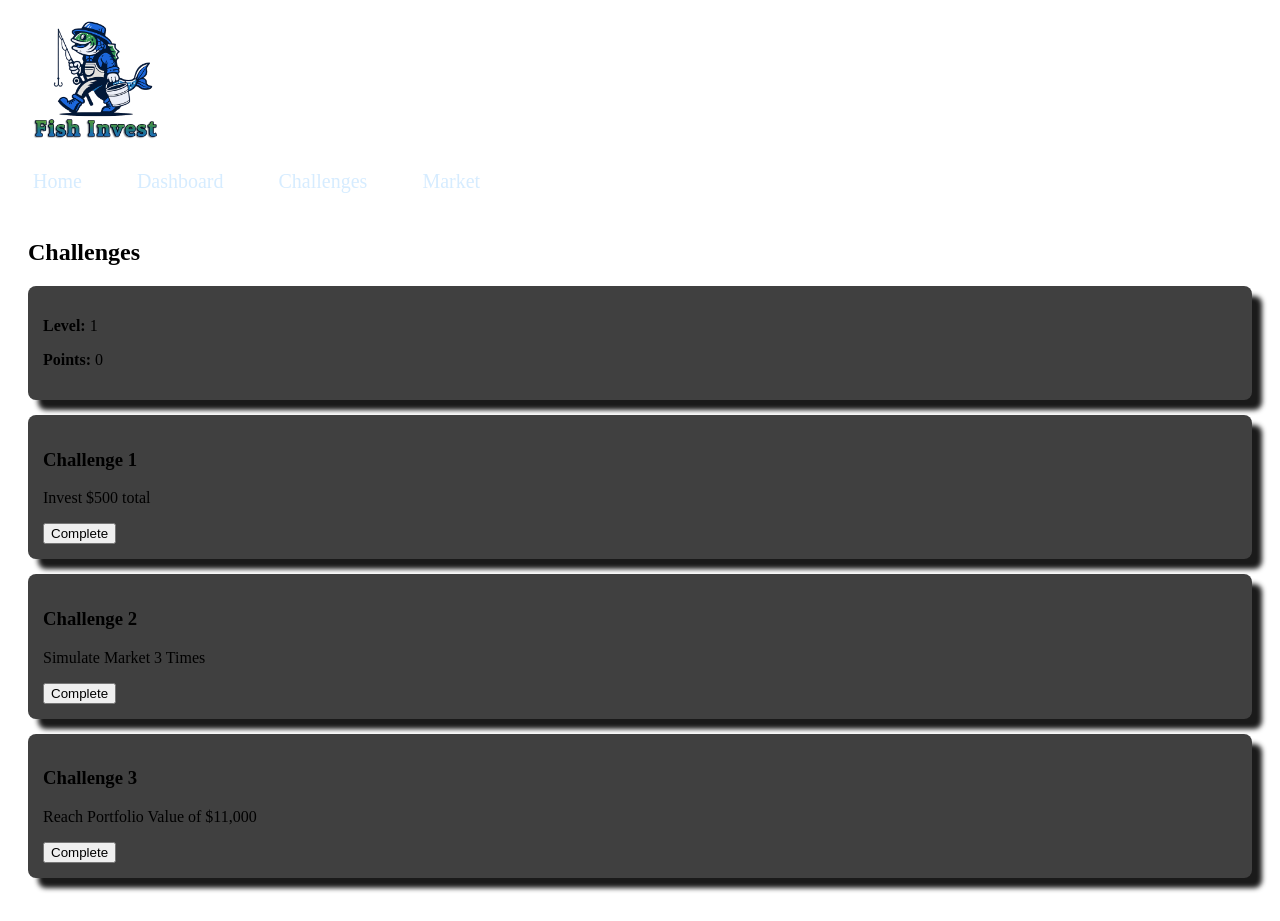
==== challenges.html @ d2cfb92f "Update challenges.html" ====
<!DOCTYPE html>
<html lang="en">
<head>
  <meta charset="UTF-8">
  <title>Fish Invest</title>
  <link rel="stylesheet" href="style.css">
</head>

<body>

   <nav>
        <h1 class="logo">
            <a href="index.html">
                 <img src="images/fishInvestLogo.png" alt="Fish Invest Logo">
            </a>
        </h1>
        <div class = "nav-links">
            <a href="index.html" class="nav-main">Home</a>
            <a href="dashboard.html" class="nav-main">Dashboard</a>
            <a href="challenges.html" class="nav-main">Challenges</a>
            <a href="market.html" class="nav-main">Market</a>
        </div>
    </nav>
  <main class="container">

    <h2>Challenges</h2>

    <div class="card">
        <p><strong>Level:</strong> <span id="level">1</span></p>
        <p><strong>Points:</strong> <span id="points">0</span></p>
    </div>

    <div class="card">
        <h3>Challenge 1</h3>
        <p>Invest $500 total</p>
        <button onclick="completeChallenge(1)">Complete</button>
    </div>

    <div class="card">
        <h3>Challenge 2</h3>
        <p>Simulate Market 3 Times</p>
        <button onclick="completeChallenge(2)">Complete</button>
    </div>

    <div class="card">
        <h3>Challenge 3</h3>
        <p>Reach Portfolio Value of $11,000</p>
        <button onclick="completeChallenge(3)">Complete</button>
    </div>

</main>

<script src="script.js"></script>
</body>
</html>
---- style.css ----
//body
body { 
    font-family: system-ui, "Segoe UI", Roboto, Helvetica, Arial, sans-serif, "Apple Color Emoji", "Segoe UI Emoji", "Segoe UI Symbol";
    color: #d9d9d9;
    margin: 0;
    font-weight: bold;
    background-color: #262626 !important;
}

//headers
.header {
   font-size: 24px;
   font-weight: bold;   
}
   
//nav
nav { 
    background-color: #404040;
    color: #d9d9d9;
    padding: 15px;
    align-items: center;
    box-shadow: 10px #1a1a1a;
    display: flex;
    justify-content: space-between;
    justify-content: center;
}

nav a {
    font-size: 20px;
    color: #d9d9d9;
    margin-left: 15px;
    text-decoration: none;
}

.nav-links {
    display: flex;
    align-items: center;
    gap: 20px;              
}

.nav-links a {
    color: #d6ecff;
    text-decoration: none;
    font-weight: 500;
    padding: 6px 10px;
    border-radius: 6px;
    transition: background 0.2s ease;
}

.nav-links a:hover {
    background-color: rgba(255, 255, 255, 0.1);
    color: white;
}

.logo {
    margin: 0;
}

.logo img {
    height: 150px;  
    width: 150px;
}

.logo img:hover {
    transform: scale(1.05);
}

//dashboard
.dashboard-grid {
    display: grid;
    grid-template-columns: 1fr 1fr; 
    gap: 20px;
    margin-top: 20px;
}

.market-link {
    padding: 10px 15px;
    margin: 5px;
    border: none;
    background-color: white;
    color: white;
    cursor: pointer;
    border-radius: 5px;
}

.market-link:hover {
    background-color: LightGray;
}

.container {
    padding: 20px;
}

.card {
    background: #404040;
    padding: 15px;
    margin: 15px 0;
    border-radius: 8px;
    box-shadow: 10px 10px 5px #1a1a1a;
}
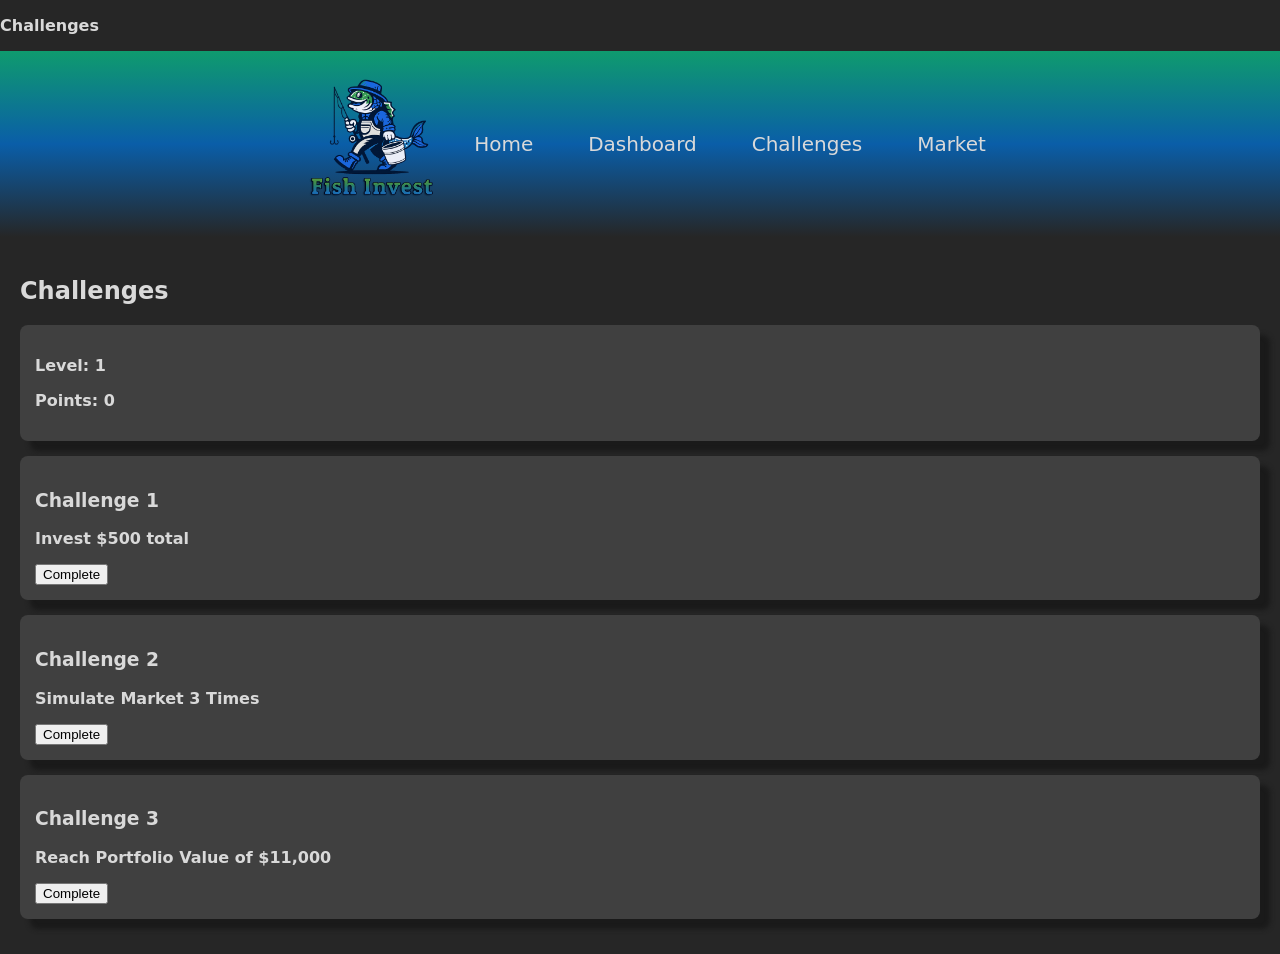
==== commit 91465da8: "Update challenges.html" ====
--- a/challenges.html
+++ b/challenges.html
@@ -7,6 +7,8 @@
 </head>
 
 <body>
+  
+  <p class="page-title">Challenges</p>
 
    <nav>
         <h1 class="logo">
--- a/style.css
+++ b/style.css
@@ -1,4 +1,4 @@
-//body
+/*body*/
 body { 
     font-family: system-ui, "Segoe UI", Roboto, Helvetica, Arial, sans-serif, "Apple Color Emoji", "Segoe UI Emoji", "Segoe UI Symbol";
     color: #d9d9d9;
@@ -7,27 +7,31 @@
     background-color: #262626 !important;
 }
 
-//headers
+/*headers*/
 .header {
    font-size: 24px;
    font-weight: bold;   
 }
    
-//nav
+/*nav*/
 nav { 
-    background-color: #404040;
+    background: linear-gradient(
+        to bottom,
+        #0f9b6e 0%,
+        #0a5ea8 50%,
+        #262626 100%
+    );
     color: #d9d9d9;
     padding: 15px;
     align-items: center;
-    box-shadow: 10px #1a1a1a;
     display: flex;
-    justify-content: space-between;
     justify-content: center;
 }
 
 nav a {
     font-size: 20px;
     color: #d9d9d9;
+    font-weight: bold;
     margin-left: 15px;
     text-decoration: none;
 }
@@ -39,7 +43,7 @@
 }
 
 .nav-links a {
-    color: #d6ecff;
+    color: #d9d9d9;
     text-decoration: none;
     font-weight: 500;
     padding: 6px 10px;
@@ -49,7 +53,7 @@
 
 .nav-links a:hover {
     background-color: rgba(255, 255, 255, 0.1);
-    color: white;
+    color: #d9d9d9;
 }
 
 .logo {
@@ -65,26 +69,12 @@
     transform: scale(1.05);
 }
 
-//dashboard
+/*info cards*/
 .dashboard-grid {
     display: grid;
     grid-template-columns: 1fr 1fr; 
     gap: 20px;
     margin-top: 20px;
-}
-
-.market-link {
-    padding: 10px 15px;
-    margin: 5px;
-    border: none;
-    background-color: white;
-    color: white;
-    cursor: pointer;
-    border-radius: 5px;
-}
-
-.market-link:hover {
-    background-color: LightGray;
 }
 
 .container {
@@ -99,4 +89,38 @@
     box-shadow: 10px 10px 5px #1a1a1a;
 }
 
+/*buttons*/
+.btn {
+    display: inline-block;
+    padding: 10px 18px;
+    background: linear-gradient(to right, #0f9b6e, #0a5ea8);
+    color: #d9d9d9;
+    border: none;
+    border-radius: 6px;
+    font-weight: 600;
+    cursor: pointer;
+    text-decoration: none;
+    transition: all 0.2s ease;
+}
 
+.btn:hover {
+    background-color: rgba(255, 255, 255, 0.1);
+    color: #d9d9d9;
+    box-shadow: 10px 10px 5px #1a1a1a;
+}
+
+/*other*/
+#game-reset-text{
+    color: #8c8c8c;
+    font-size: 14px;
+}
+/* website colors 
+body backgorund = #262626
+nav background = #0f9b6e #0a5ea8 #262626
+card background = #404040
+box shadow = #1a1a1a
+button gradient = #0f9b6e #0a5ea8
+text = #d9d9d9
+hover effect = rgba(255, 255, 255, 0.1)
+Note text = #8c8c8c
+*/
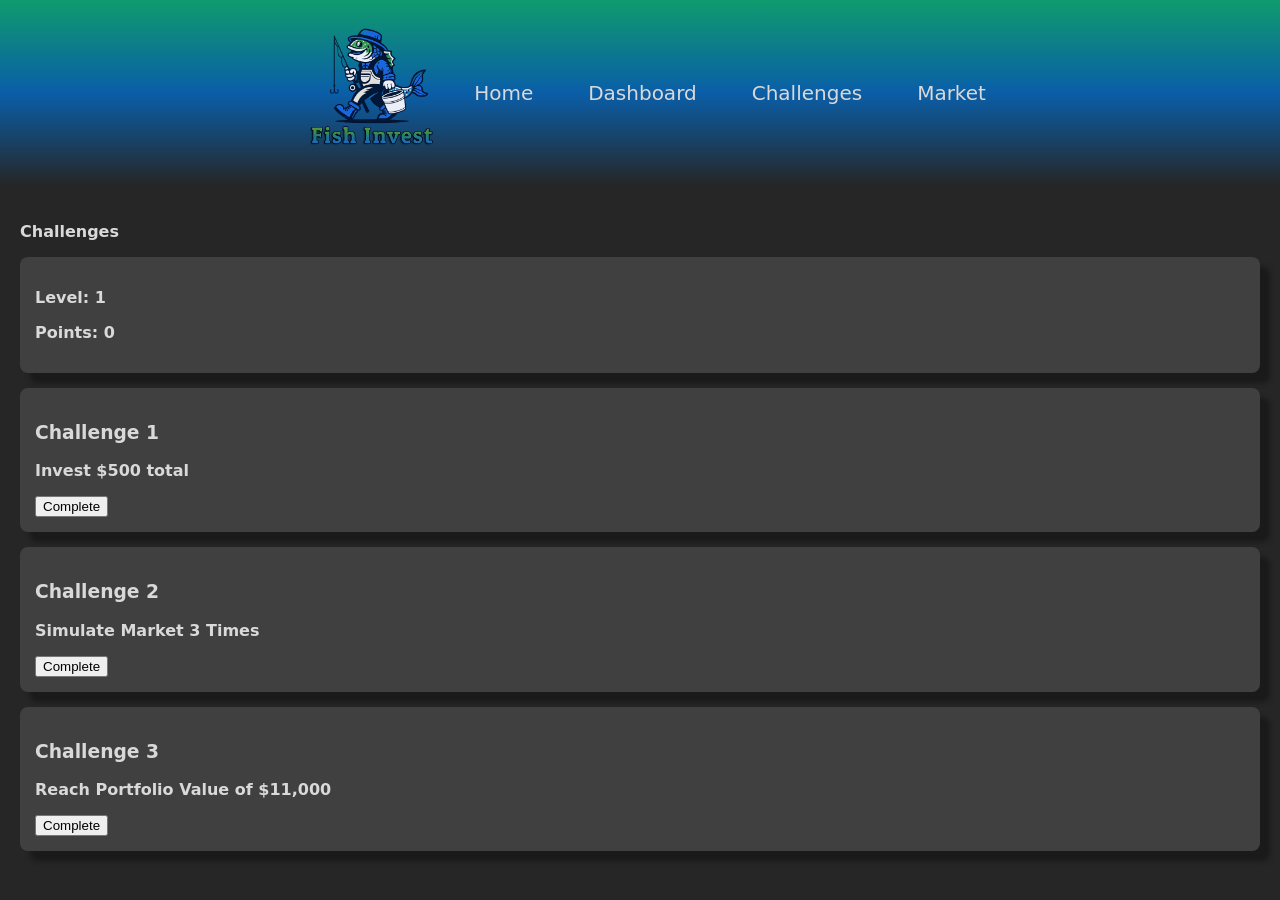
==== commit 5fe0daad: "Update challenges.html" ====
--- a/challenges.html
+++ b/challenges.html
@@ -7,8 +7,6 @@
 </head>
 
 <body>
-  
-  <p class="page-title">Challenges</p>
 
    <nav>
         <h1 class="logo">
@@ -25,7 +23,7 @@
     </nav>
   <main class="container">
 
-    <h2>Challenges</h2>
+    <p class="page-title">Challenges</p>
 
     <div class="card">
         <p><strong>Level:</strong> <span id="level">1</span></p>
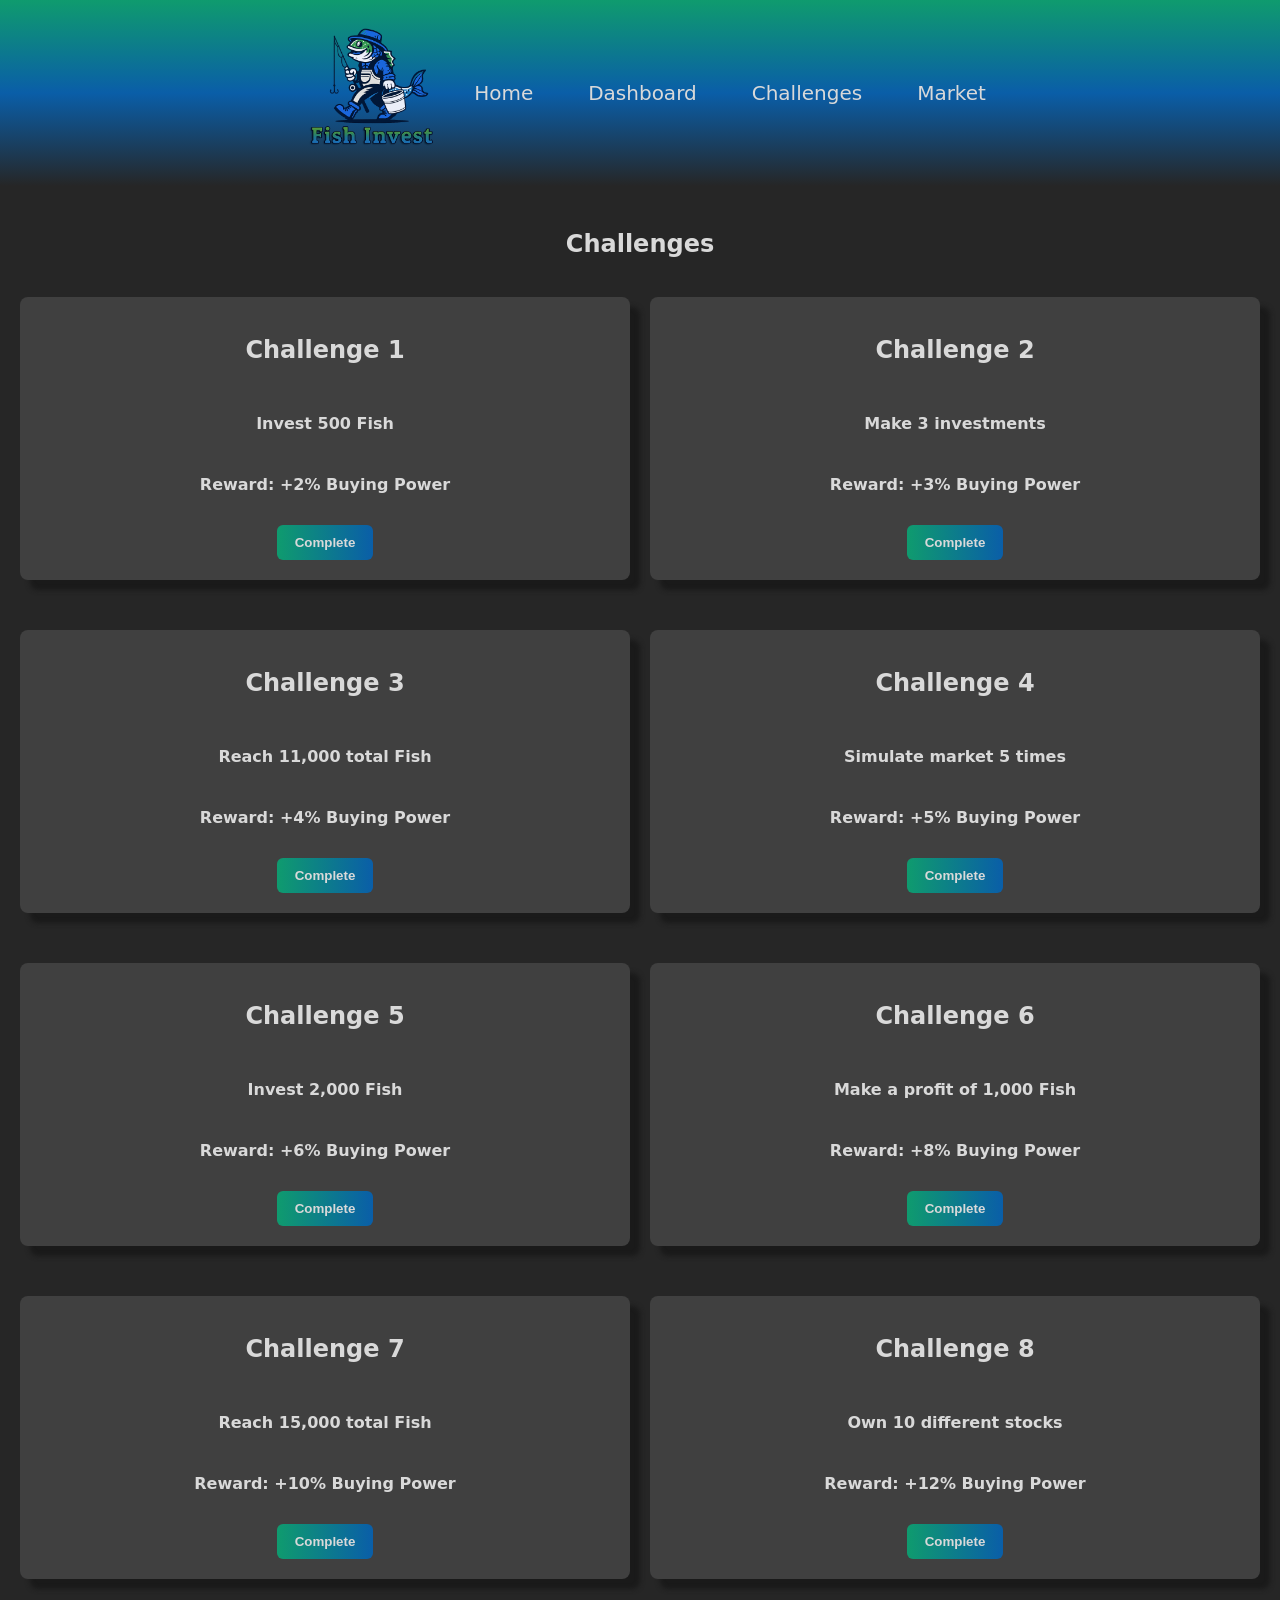
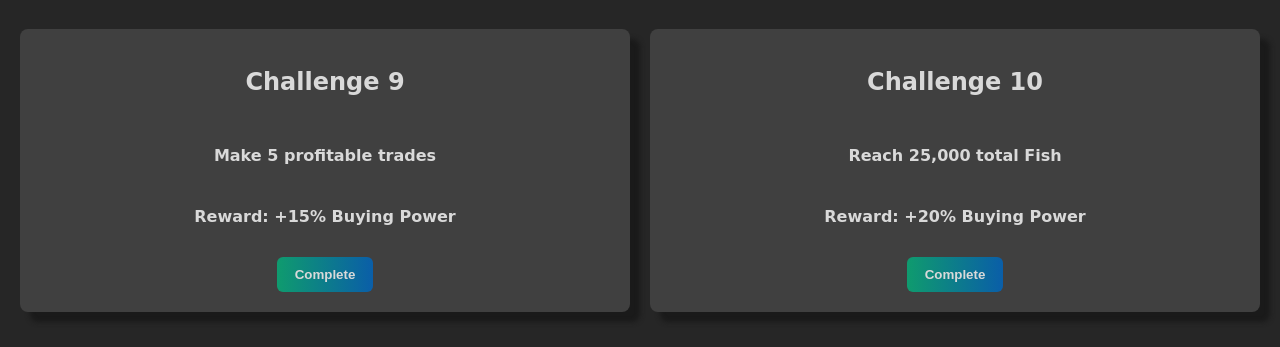
==== commit c4dd9123: "Update challenges.html" ====
--- a/challenges.html
+++ b/challenges.html
@@ -9,48 +9,110 @@
 <body>
 
    <nav>
-        <h1 class="logo">
-            <a href="index.html">
-                 <img src="images/fishInvestLogo.png" alt="Fish Invest Logo">
-            </a>
-        </h1>
-        <div class = "nav-links">
-            <a href="index.html" class="nav-main">Home</a>
-            <a href="dashboard.html" class="nav-main">Dashboard</a>
-            <a href="challenges.html" class="nav-main">Challenges</a>
-            <a href="market.html" class="nav-main">Market</a>
-        </div>
-    </nav>
-  <main class="container">
+    <h1 class="logo">
+        <a href="index.html">
+            <img src="images/fishInvestLogo.png" alt="Fish Invest Logo">
+        </a>
+    </h1>
+
+    <div class="nav-links">
+        <a href="index.html">Home</a>
+        <a href="dashboard.html">Dashboard</a>
+        <a href="challenges.html">Challenges</a>
+        <a href="market.html">Market</a>
+    </div>
+</nav>
+
+<main class="container">
 
     <p class="page-title">Challenges</p>
 
-    <div class="card">
-        <p><strong>Level:</strong> <span id="level">1</span></p>
-        <p><strong>Points:</strong> <span id="points">0</span></p>
-    </div>
+    <div class="dashboard-grid">
 
-    <div class="card">
-        <h3>Challenge 1</h3>
-        <p>Invest $500 total</p>
-        <button onclick="completeChallenge(1)">Complete</button>
-    </div>
+        <!-- Challenge 1 -->
+        <div class="card">
+            <p class="header">Challenge 1</p>
+            <p>Invest 500 Fish</p>
+            <p>Reward: +2% Buying Power</p>
+            <button class="btn">Complete</button>
+        </div>
 
-    <div class="card">
-        <h3>Challenge 2</h3>
-        <p>Simulate Market 3 Times</p>
-        <button onclick="completeChallenge(2)">Complete</button>
-    </div>
+        <!-- Challenge 2 -->
+        <div class="card">
+            <p class="header">Challenge 2</p>
+            <p>Make 3 investments</p>
+            <p>Reward: +3% Buying Power</p>
+            <button class="btn">Complete</button>
+        </div>
 
-    <div class="card">
-        <h3>Challenge 3</h3>
-        <p>Reach Portfolio Value of $11,000</p>
-        <button onclick="completeChallenge(3)">Complete</button>
+        <!-- Challenge 3 -->
+        <div class="card">
+            <p class="header">Challenge 3</p>
+            <p>Reach 11,000 total Fish</p>
+            <p>Reward: +4% Buying Power</p>
+            <button class="btn">Complete</button>
+        </div>
+
+        <!-- Challenge 4 -->
+        <div class="card">
+            <p class="header">Challenge 4</p>
+            <p>Simulate market 5 times</p>
+            <p>Reward: +5% Buying Power</p>
+            <button class="btn">Complete</button>
+        </div>
+
+        <!-- Challenge 5 -->
+        <div class="card">
+            <p class="header">Challenge 5</p>
+            <p>Invest 2,000 Fish</p>
+            <p>Reward: +6% Buying Power</p>
+            <button class="btn">Complete</button>
+        </div>
+
+        <!-- Challenge 6 -->
+        <div class="card">
+            <p class="header">Challenge 6</p>
+            <p>Make a profit of 1,000 Fish</p>
+            <p>Reward: +8% Buying Power</p>
+            <button class="btn">Complete</button>
+        </div>
+
+        <!-- Challenge 7 -->
+        <div class="card">
+            <p class="header">Challenge 7</p>
+            <p>Reach 15,000 total Fish</p>
+            <p>Reward: +10% Buying Power</p>
+            <button class="btn">Complete</button>
+        </div>
+
+        <!-- Challenge 8 -->
+        <div class="card">
+            <p class="header">Challenge 8</p>
+            <p>Own 10 different stocks</p>
+            <p>Reward: +12% Buying Power</p>
+            <button class="btn">Complete</button>
+        </div>
+
+        <!-- Challenge 9 -->
+        <div class="card">
+            <p class="header">Challenge 9</p>
+            <p>Make 5 profitable trades</p>
+            <p>Reward: +15% Buying Power</p>
+            <button class="btn">Complete</button>
+        </div>
+
+        <!-- Challenge 10 -->
+        <div class="card">
+            <p class="header">Challenge 10</p>
+            <p>Reach 25,000 total Fish</p>
+            <p>Reward: +20% Buying Power</p>
+            <button class="btn">Complete</button>
+        </div>
+
     </div>
 
 </main>
 
-<script src="script.js"></script>
 </body>
 </html>
 
--- a/style.css
+++ b/style.css
@@ -7,12 +7,18 @@
     background-color: #262626 !important;
 }
 
-/*headers*/
 .header {
    font-size: 24px;
    font-weight: bold;   
 }
-   
+
+.page-title {
+   font-size: 24px;
+   font-weight: bold;
+   display: flex;
+   justify-content: center;
+}
+
 /*nav*/
 nav { 
     background: linear-gradient(
@@ -87,12 +93,20 @@
     margin: 15px 0;
     border-radius: 8px;
     box-shadow: 10px 10px 5px #1a1a1a;
+    display: flex;
+    flex-direction: column;
+    align-items: center;
+    gap: 10px;     
 }
 
+.card p {
+    text-align: center;
+}
 /*buttons*/
 .btn {
     display: inline-block;
     padding: 10px 18px;
+    margin: 5px 0;
     background: linear-gradient(to right, #0f9b6e, #0a5ea8);
     color: #d9d9d9;
     border: none;
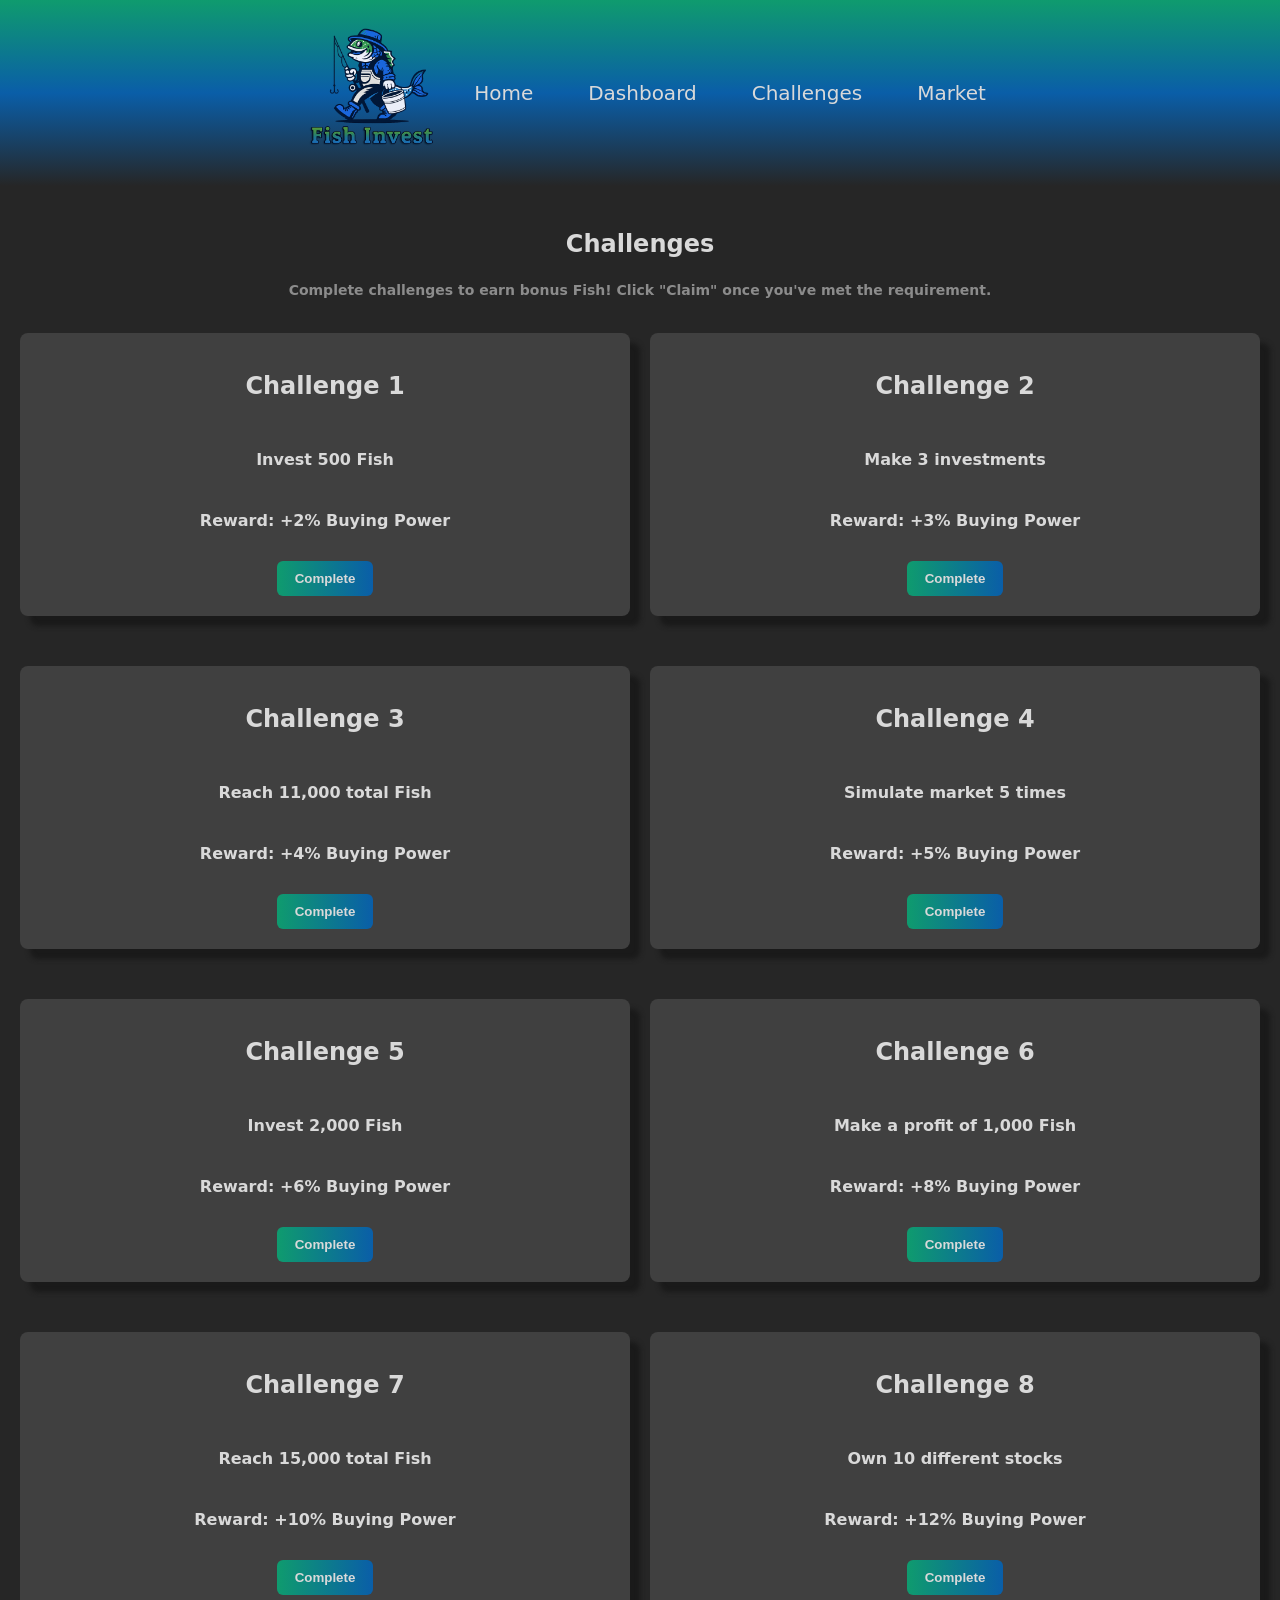
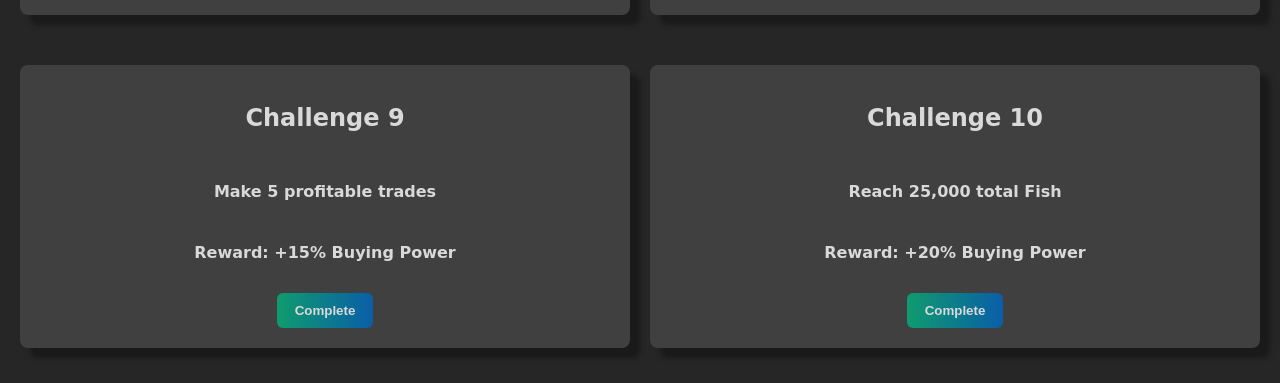
==== commit 92a50da1: "Enhance challenges layout and add completion message Added challenge completion message and updated " ====
--- a/challenges.html
+++ b/challenges.html
@@ -4,6 +4,7 @@
   <meta charset="UTF-8">
   <title>Fish Invest</title>
   <link rel="stylesheet" href="style.css">
+  <link rel="icon" type="icon" href="images/favicon.ico">
 </head>
 
 <body>
@@ -26,11 +27,12 @@
 <main class="container">
 
     <p class="page-title">Challenges</p>
+    <p style="text-align:center; color:#8c8c8c; font-size:14px;">Complete challenges to earn bonus Fish! Click "Claim" once you've met the requirement.</p>
 
     <div class="dashboard-grid">
 
         <!-- Challenge 1 -->
-        <div class="card">
+        <div class="card" id="challenge-1">
             <p class="header">Challenge 1</p>
             <p>Invest 500 Fish</p>
             <p>Reward: +2% Buying Power</p>
@@ -38,7 +40,7 @@
         </div>
 
         <!-- Challenge 2 -->
-        <div class="card">
+        <div class="card" id="challenge-2">
             <p class="header">Challenge 2</p>
             <p>Make 3 investments</p>
             <p>Reward: +3% Buying Power</p>
@@ -46,7 +48,7 @@
         </div>
 
         <!-- Challenge 3 -->
-        <div class="card">
+        <div class="card" id="challenge-2">
             <p class="header">Challenge 3</p>
             <p>Reach 11,000 total Fish</p>
             <p>Reward: +4% Buying Power</p>
@@ -54,7 +56,7 @@
         </div>
 
         <!-- Challenge 4 -->
-        <div class="card">
+        <div class="card" id="challenge-3">
             <p class="header">Challenge 4</p>
             <p>Simulate market 5 times</p>
             <p>Reward: +5% Buying Power</p>
@@ -62,7 +64,7 @@
         </div>
 
         <!-- Challenge 5 -->
-        <div class="card">
+        <div class="card" id="challenge-4">
             <p class="header">Challenge 5</p>
             <p>Invest 2,000 Fish</p>
             <p>Reward: +6% Buying Power</p>
@@ -70,7 +72,7 @@
         </div>
 
         <!-- Challenge 6 -->
-        <div class="card">
+        <div class="card" id="challenge-5">
             <p class="header">Challenge 6</p>
             <p>Make a profit of 1,000 Fish</p>
             <p>Reward: +8% Buying Power</p>
@@ -78,7 +80,7 @@
         </div>
 
         <!-- Challenge 7 -->
-        <div class="card">
+        <div class="card" id="challenge-6">
             <p class="header">Challenge 7</p>
             <p>Reach 15,000 total Fish</p>
             <p>Reward: +10% Buying Power</p>
@@ -86,7 +88,7 @@
         </div>
 
         <!-- Challenge 8 -->
-        <div class="card">
+        <div class="card" id="challenge-8">
             <p class="header">Challenge 8</p>
             <p>Own 10 different stocks</p>
             <p>Reward: +12% Buying Power</p>
@@ -94,7 +96,7 @@
         </div>
 
         <!-- Challenge 9 -->
-        <div class="card">
+        <div class="card" id="challenge-9">
             <p class="header">Challenge 9</p>
             <p>Make 5 profitable trades</p>
             <p>Reward: +15% Buying Power</p>
@@ -102,7 +104,7 @@
         </div>
 
         <!-- Challenge 10 -->
-        <div class="card">
+        <div class="card" id="challenge-10">
             <p class="header">Challenge 10</p>
             <p>Reach 25,000 total Fish</p>
             <p>Reward: +20% Buying Power</p>
@@ -113,6 +115,8 @@
 
 </main>
 
+<script src="script.js"></script>
+  
 </body>
 </html>
 
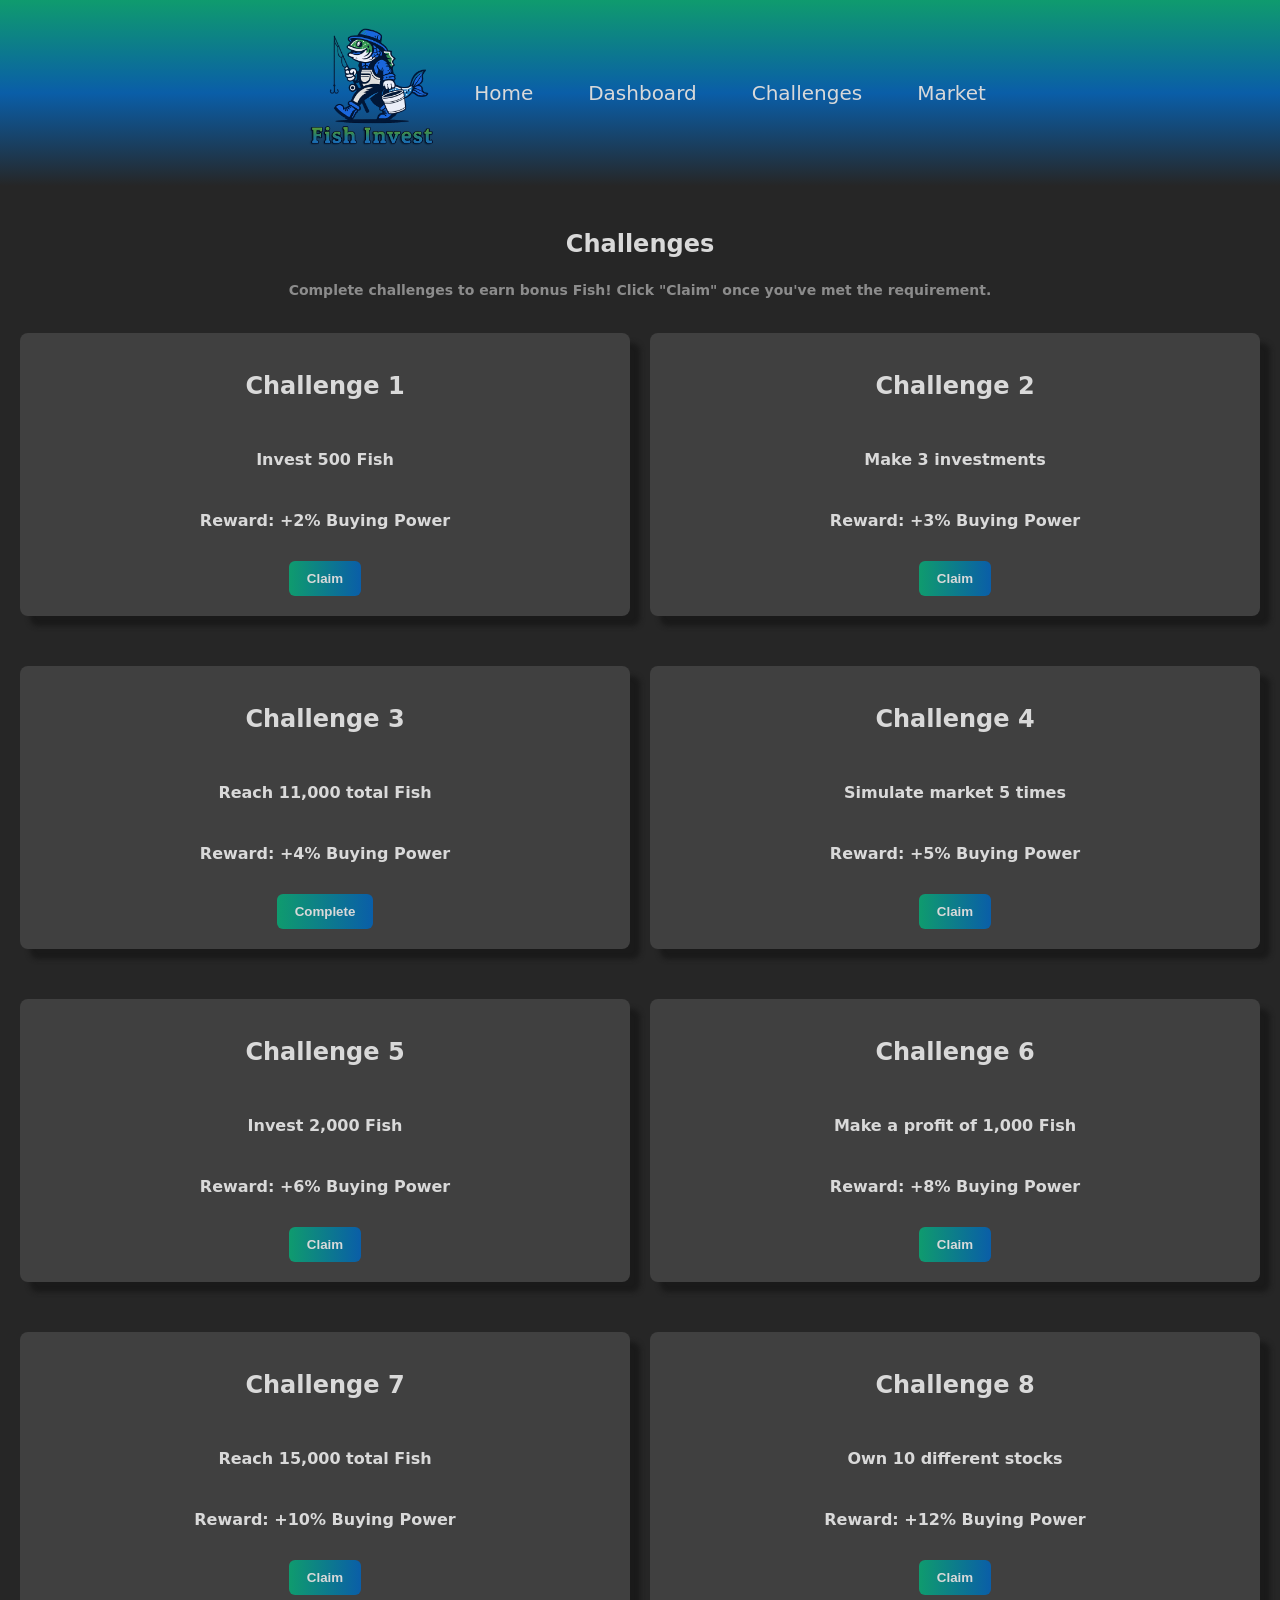
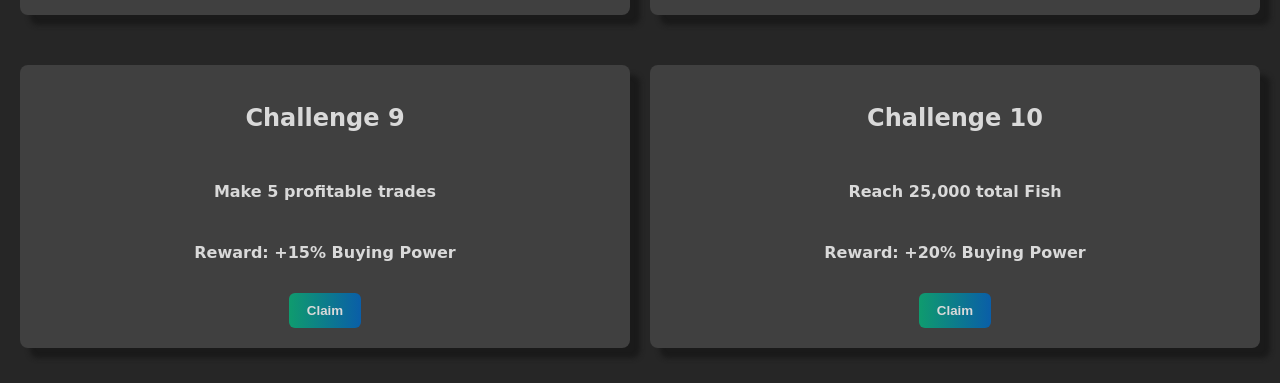
==== commit 6e74f0bc: "Add initChallenges function to challenges.html Added initialization script for challenges." ====
--- a/challenges.html
+++ b/challenges.html
@@ -116,6 +116,7 @@
 </main>
 
 <script src="script.js"></script>
+<script>initChallenges();</script>
   
 </body>
 </html>
--- a/style.css
+++ b/style.css
@@ -102,6 +102,7 @@
 .card p {
     text-align: center;
 }
+
 /*buttons*/
 .btn {
     display: inline-block;
@@ -123,6 +124,46 @@
     box-shadow: 10px 10px 5px #1a1a1a;
 }
 
+/* stock table */
+.stock-table {
+    width: 100%;
+    border-collapse: collapse;
+    margin-top: 10px;
+    font-size: 15px;
+}
+ 
+.stock-table th {
+    background: linear-gradient(to right, #0f9b6e, #0a5ea8);
+    color: #d9d9d9;
+    padding: 10px 12px;
+    text-align: left;
+}
+ 
+.stock-table td {
+    background: #404040;
+    padding: 9px 12px;
+    border-bottom: 1px solid #2e2e2e;
+    color: #d9d9d9;
+}
+ 
+.stock-table tr:hover td {
+    background: #4a4a4a;
+}
+ 
+.btn-sm {
+    padding: 5px 10px;
+    font-size: 13px;
+    margin: 2px;
+}
+ 
+.btn-sell {
+    background: linear-gradient(to right, #a83232, #6b0a0a);
+}
+ 
+.btn-sell:hover {
+    background: linear-gradient(to right, #c04040, #8b1a1a);
+}
+
 /*other*/
 #game-reset-text{
     color: #8c8c8c;
